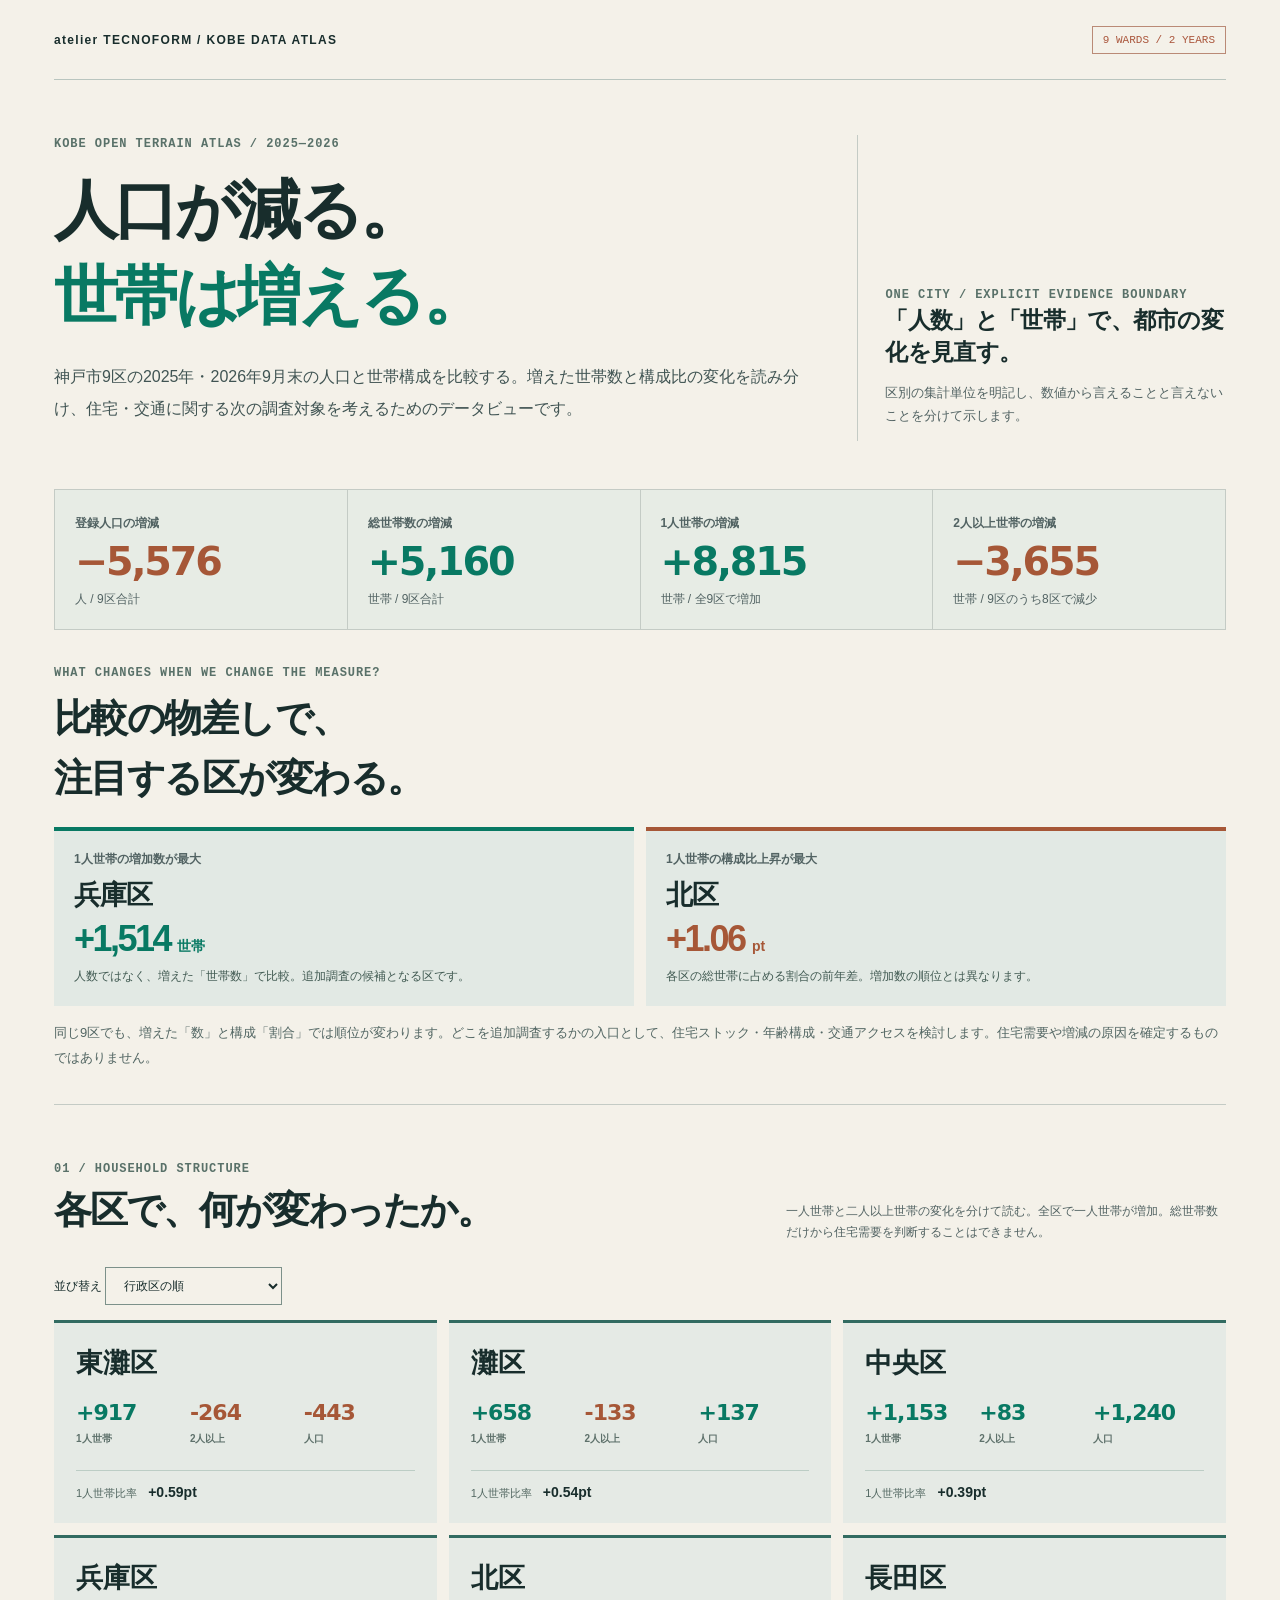
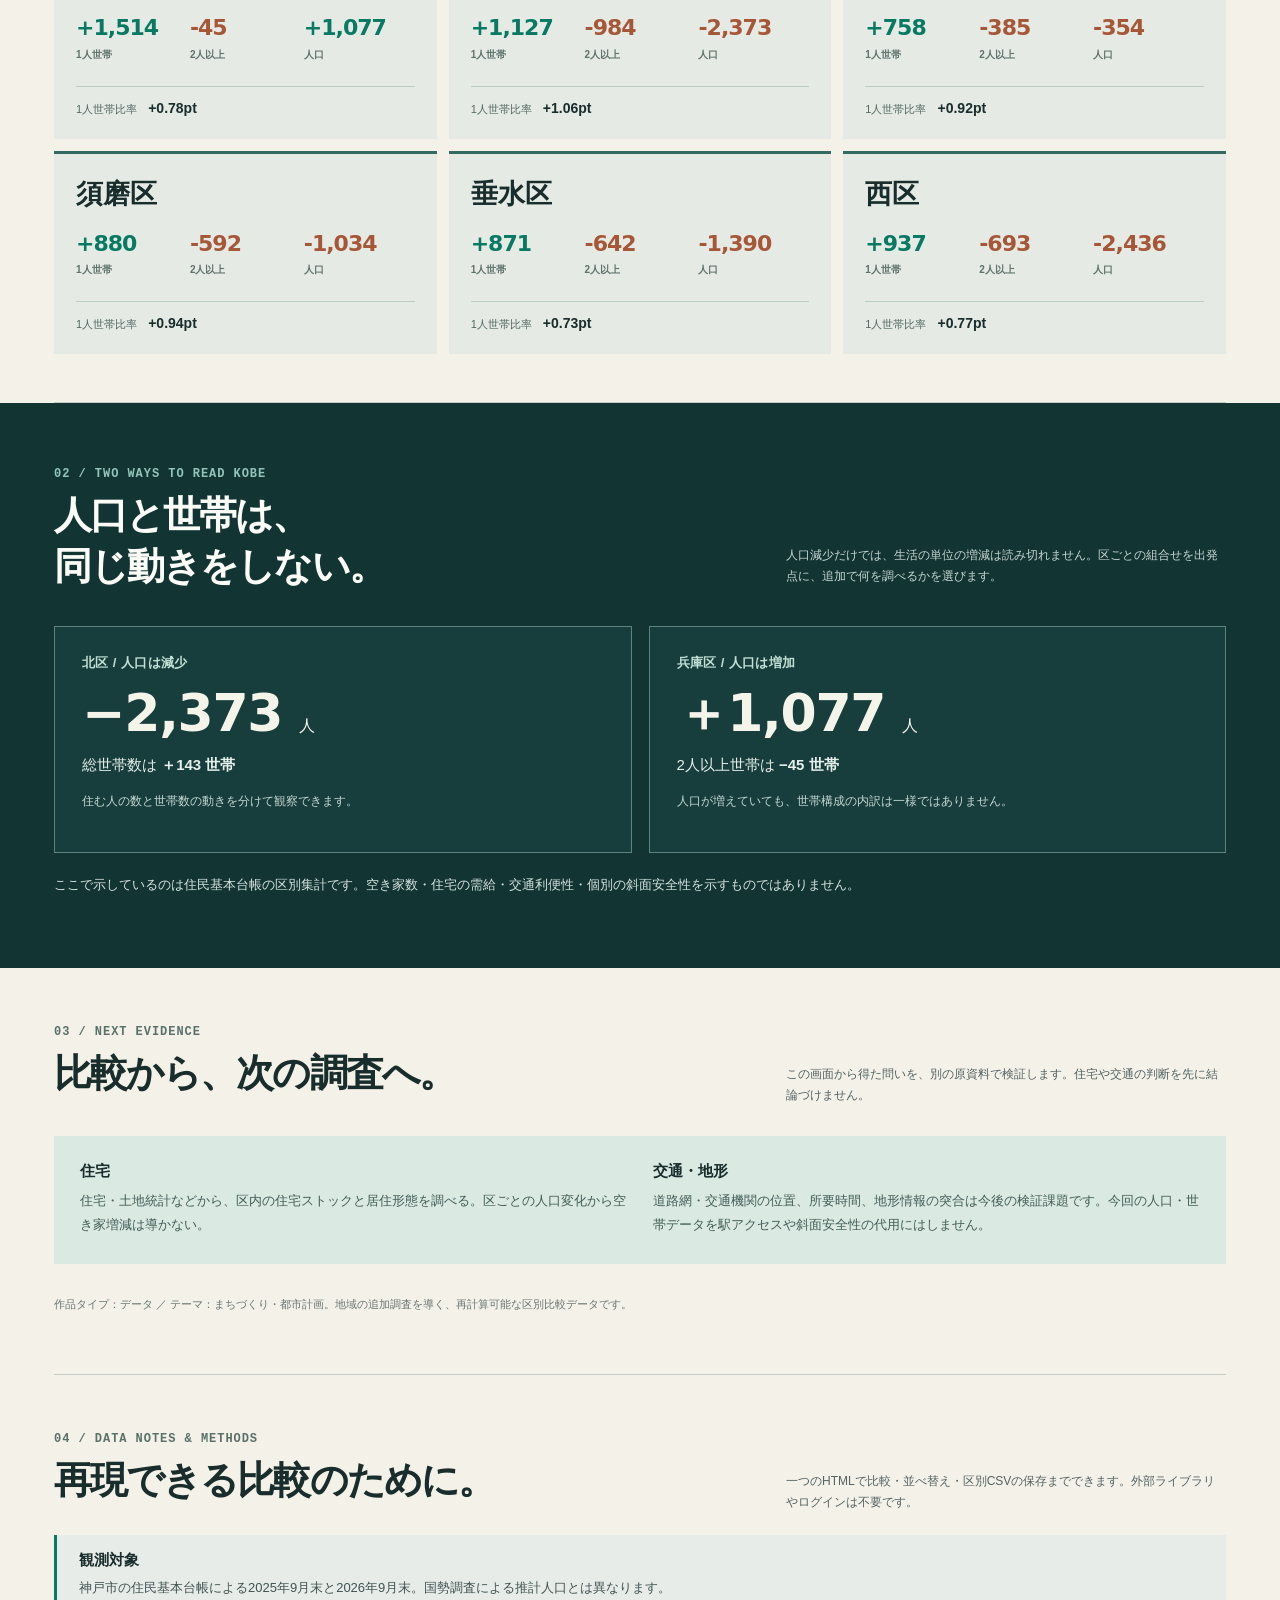
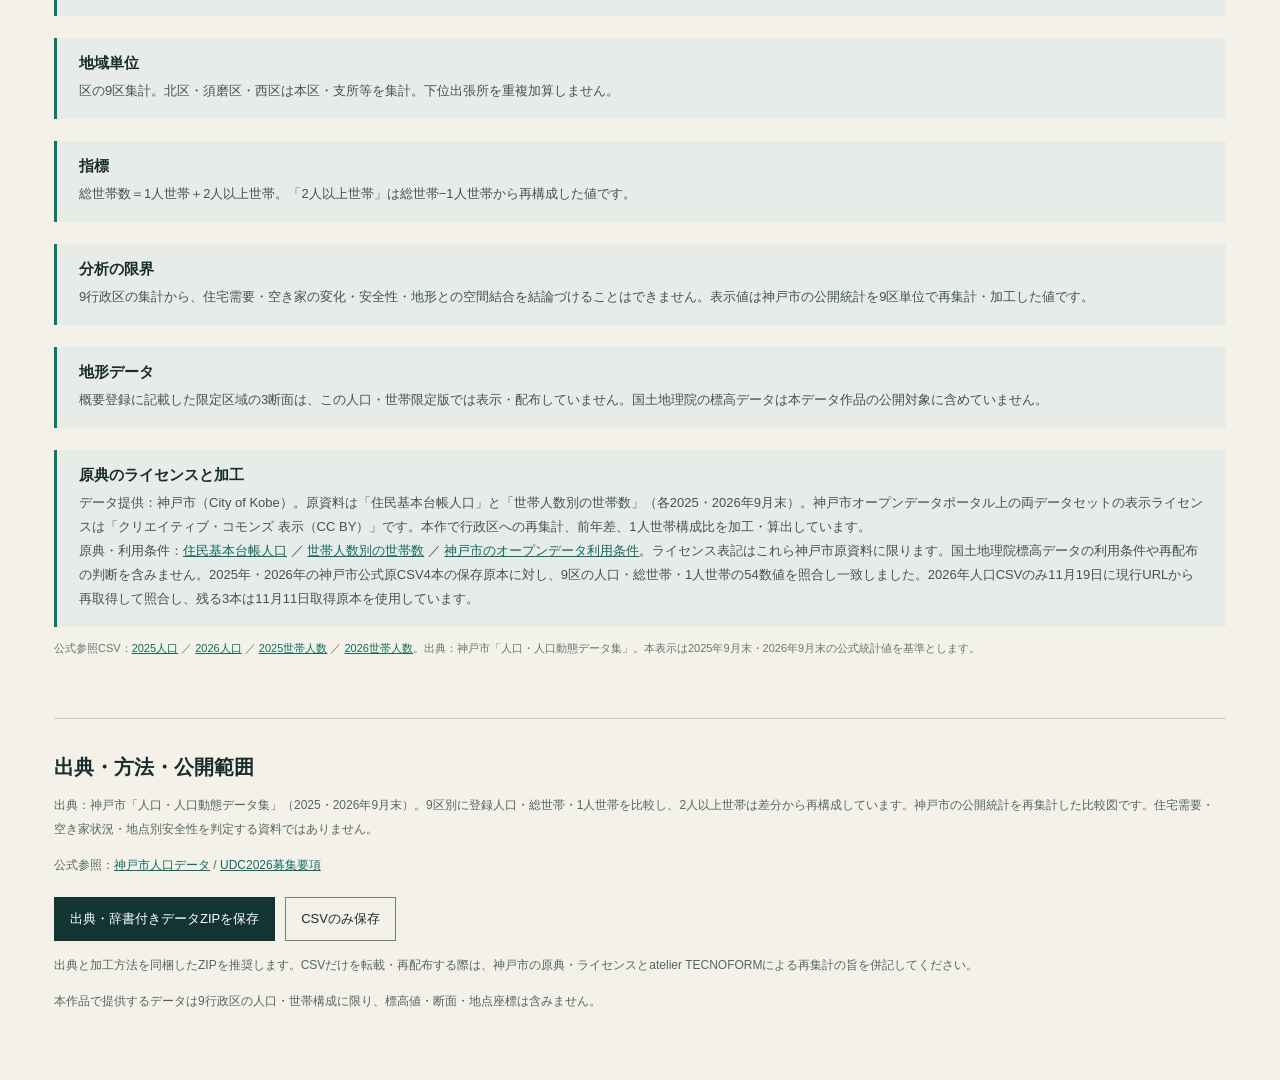
==== udc2026-entry189/index.html @ bf4cf404 "Publish UDC2026 Entry 189 population-only data exhibit (no GSI, no private files)" ====
<!DOCTYPE html>

<html lang="ja"><head><meta charset="utf-8"/><meta content="width=device-width,initial-scale=1" name="viewport"/><title>KOBE OPEN TERRAIN ATLAS｜神戸市9区の人口・世帯構成</title>
<style>
:root{--bg:#F4F1E9;--ink:#182D2C;--soft:#526363;--line:#C4CBC5;--aqua:#087963;--orange:#A65737;--dark:#123534}
*{box-sizing:border-box}body{margin:0;background:var(--bg);color:var(--ink);font-family:"Noto Sans CJK JP","Yu Gothic",sans-serif;font-size:15px}a{color:#116B60}main{max-width:1240px;padding:0 34px;margin:auto}header{height:80px;display:flex;justify-content:space-between;gap:10px;align-items:center;border-bottom:1px solid #B9C5BF}.logo{font-size:12px;font-weight:900;letter-spacing:.11em}.status{font-family:monospace;border:1px solid #BA8A76;color:#AA563C;font-size:11px;padding:7px 10px;white-space:nowrap}.micro{font:700 12px/1.5 ui-monospace,monospace;letter-spacing:.08em;color:#597169}.cover{padding:55px 0 48px;display:grid;grid-template-columns:1.35fr .65fr;gap:38px}.cover h1{font-family:"Noto Serif CJK JP",serif;font-size:clamp(40px,5vw,70px);font-weight:700;line-height:1.35;letter-spacing:-.055em;margin:15px 0 20px}.cover h1 span{color:var(--aqua)}.dek{max-width:750px;line-height:2.0;font-size:16px;color:#405453}.rightnote{border-left:1px solid var(--line);padding-left:27px;display:flex;flex-direction:column;justify-content:end}.rightnote strong{font-size:23px;letter-spacing:-.03em;line-height:1.4}.rightnote p{font-size:13px;line-height:1.8;color:var(--soft)}.summaries{display:grid;grid-template-columns:repeat(4,minmax(0,1fr));gap:1px;background:var(--line);border:1px solid var(--line)}.summary{background:#E7ECE5;padding:25px 20px 21px}.summary .label{font-size:12px;font-weight:700;color:var(--soft)}.summary .big{font:800 clamp(27px,3.1vw,44px)/1.5 ui-sans-serif,system-ui,sans-serif;font-variant-numeric:tabular-nums;letter-spacing:-.055em}.summary .unit{font-size:12px;color:var(--soft)}.plus{color:var(--aqua)}.minus{color:var(--orange)}.section{padding:55px 0 48px;border-bottom:1px solid var(--line)}.headrow{display:flex;align-items:end;justify-content:space-between;gap:24px}.headrow h2{font-family:"Noto Serif CJK JP",serif;font-size:clamp(28px,3vw,43px);letter-spacing:-.05em;margin:7px 0}.sidecall{max-width:440px;color:var(--soft);line-height:1.75;font-size:12px}.sort{background:transparent;border:1px solid #7C918A;padding:10px 14px;margin:24px 0 15px;font-size:13px;font:inherit;color:var(--ink)}.rows{display:grid;grid-template-columns:repeat(3,minmax(0,1fr));gap:12px}.row{background:#E5EAE5;border-top:3px solid #326B61;padding:22px;min-width:0}.wardname{font-family:"Noto Serif CJK JP",serif;font-weight:bold;font-size:27px}.measure{display:grid;grid-template-columns:repeat(3,minmax(0,1fr));gap:3px;padding-top:19px}.v{font:800 22px/1.2 ui-sans-serif,system-ui,sans-serif;letter-spacing:-.045em;font-variant-numeric:tabular-nums}.v small{font:600 10px/1.6 "Noto Sans CJK JP",sans-serif;display:block;color:#5E716B;letter-spacing:0;margin-top:5px}.share{font-size:11px;color:#536862;margin-top:23px;border-top:1px solid #BCCDC5;padding-top:13px}.share strong{color:var(--ink);font-size:14px;margin-left:8px}.dark{color:#F5F4EA;background:var(--dark);margin:0 calc(50% - 50vw);padding:62px max(34px,calc((100vw - 1172px)/2)) 58px}.dark .micro{color:#93C4B9}.dark .sidecall{color:#C7D6D0}.dark .headrow h2{color:#FBFBF7}.dark .explainer{font-size:13px;color:#D7E3DE;line-height:1.85;max-width:990px}.graph{background:#0B2929;border:1px solid #35524F;padding:24px 17px 6px;margin-top:22px}.graph svg{width:100%;height:auto;display:block}.legend{display:flex;flex-wrap:wrap;gap:14px 29px;margin-top:10px}.legend span{font-size:12px;color:#E6F1EA}.legend i{display:inline-block;width:13px;height:4px;vertical-align:middle;margin-right:7px}.data-limit{display:grid;grid-template-columns:1fr 1fr;gap:35px;margin-top:30px}.data-limit article{border-left:2px solid #7DB3A5;padding-left:18px}.data-limit strong{font-size:14px}.data-limit p{font-size:12px;line-height:1.75;color:#B8D0C8;margin:8px 0}.resultbox{background:#DAE9E2;margin:30px 0;padding:26px;display:grid;grid-template-columns:1fr 1fr;gap:25px}.resultbox strong{display:block;margin:0 0 8px}.resultbox p{font-size:13px;line-height:1.9;color:#425E58;margin:0}.tail{padding:35px 0 55px}.tail h3{font-size:20px;margin:0 0 10px}.tail p{color:#526663;font-size:12px;line-height:2}.tiny{font:11px/1.9 ui-sans-serif,sans-serif;color:#667771}.btn{border:1px solid #6F827C;color:var(--ink);padding:12px 15px;background:none;font-size:13px;cursor:pointer}.download{display:flex;flex-wrap:wrap;gap:10px;margin-top:20px}
@media(max-width:930px){.cover{grid-template-columns:1fr}.rightnote{border-left:0;border-top:1px solid var(--line);padding:22px 0 0}.rows{grid-template-columns:repeat(2,minmax(0,1fr))}.summaries{grid-template-columns:repeat(2,minmax(0,1fr))}}
@media(max-width:620px){main{padding:0 17px}header{height:67px}.logo{font-size:10px}.status{font-size:9px;padding:7px}.cover{padding:34px 0 35px;gap:13px}.cover h1{font-size:37px}.dek{font-size:14px}.rightnote strong{font-size:19px}.summary{padding:18px 12px}.summary .big{font-size:30px}.summary .unit{font-size:11px}.section{padding:40px 0 33px}.headrow{display:block}.headrow h2{font-size:31px}.rows{grid-template-columns:1fr}.row{padding:20px}.v{font-size:25px}.dark{padding:40px 17px;margin:0 -17px}.graph{padding:16px 8px}.data-limit,.resultbox{grid-template-columns:1fr;gap:12px}.resultbox{padding:20px}.tail{padding:26px 0 44px}}

/* Rights-gated review panel — no GSI data in static source */
.rights-panel { border:1px solid rgba(209,228,218,.35); padding:clamp(24px,5vw,54px); background:linear-gradient(135deg,rgba(239,245,239,.08),rgba(238,255,252,.02)); border-radius:8px; }
.rights-icon { display:inline-block; padding:8px 10px; font-size:11px; letter-spacing:.2em; font-weight:800; color:#d3e9db; border:1px solid rgba(240,255,239,.5); }
.rights-title { font-size:clamp(25px,4vw,45px); color:#f1f5ec; letter-spacing:-.03em; margin-top:22px; line-height:1.2; font-family:serif; }
.rights-panel p { font-size:16px; line-height:1.85; color:#d2e1d9; max-width:760px; }
.rights-grid { display:flex; flex-wrap:wrap; gap:12px; margin-top:30px; }
.rights-grid span { background:rgba(210,229,213,.12); border-radius:3px; padding:10px 12px; font-size:12px; letter-spacing:.03em; color:#e4efe7; }

.data-note{margin:22px 0 0;padding:16px 22px;border-left:3px solid #087963;background:#E8ECE8;}.data-note h3{font-size:15px;margin:0 0 6px;}.data-note p{font-size:13px;line-height:1.85;color:#405453;margin:0;}.tiny a{word-break:break-word;}@media(max-width:620px){.data-note{padding:13px 15px;margin-top:13px}}
/* Value-case module: ward selection changes with the comparison axis */
.value-section{padding:34px 0 33px;border-bottom:1px solid var(--line)}
.value-grid{display:grid;grid-template-columns:1fr 1fr;gap:12px;margin-top:19px}
.value-card{background:#E2E9E4;padding:20px 20px 19px;border-top:4px solid var(--aqua)}
.value-card:nth-child(2){border-top-color:var(--orange)}
.value-card .axis{font-size:12px;color:var(--soft);font-weight:750}
.value-card strong{font-size:27px;display:block;margin:9px 0 5px;font-family:"Noto Serif CJK JP",serif;letter-spacing:-.04em}
.value-card .big{font-size:36px;font-weight:800;letter-spacing:-.07em;font-variant-numeric:tabular-nums}
.value-card p{font-size:12px;line-height:1.75;color:#425B53;margin:6px 0 0}
.value-caption{font-size:13px;line-height:1.9;color:#526663;margin:15px 0 0}
@media(max-width:620px){.value-grid{grid-template-columns:1fr;gap:10px}.value-card{padding:17px}.value-card strong{font-size:25px}.value-card .big{font-size:33px}}

.insight-area .two-reading{display:grid;grid-template-columns:repeat(2,minmax(0,1fr));gap:17px;margin:27px 0 20px}
.two-reading article{background:#173E3D;border:1px solid #5E827D;padding:27px;min-width:0}
.feature-label{font-size:13px;font-weight:700;letter-spacing:.03em;color:#C2E1D4}
.feature-main{font:800 clamp(31px,4.7vw,52px)/1.35 ui-sans-serif,system-ui,sans-serif;font-variant-numeric:tabular-nums;letter-spacing:-.025em;margin-top:6px}
.feature-main small{font-size:16px;font-weight:500}
.feature-sub{font-size:15px;margin-top:8px;color:#E7F0EA}
.two-reading p{font-size:12px;line-height:1.8;color:#C6D8D1;margin-top:16px}
@media(max-width:620px){.insight-area .two-reading{grid-template-columns:1fr}.two-reading article{padding:20px}.feature-main{font-size:37px}}
@media print{.insight-area{background:#123534!important;color:white!important;-webkit-print-color-adjust:exact;print-color-adjust:exact}}</style><meta content="noindex,nofollow,noarchive" name="robots"/></head><body><main><header><div class="logo">atelier TECNOFORM / KOBE DATA ATLAS</div><div class="status">9 WARDS / 2 YEARS</div></header>
<section class="cover"><div><div class="micro">KOBE OPEN TERRAIN ATLAS / 2025—2026</div><h1>人口が減る。<br/><span>世帯は増える。</span></h1><p class="dek">神戸市9区の2025年・2026年9月末の人口と世帯構成を比較する。増えた世帯数と構成比の変化を読み分け、住宅・交通に関する次の調査対象を考えるためのデータビューです。</p></div><aside class="rightnote"><div class="micro">ONE CITY / EXPLICIT EVIDENCE BOUNDARY</div><strong>「人数」と「世帯」で、都市の変化を見直す。</strong><p>区別の集計単位を明記し、数値から言えることと言えないことを分けて示します。</p></aside></section>
<section aria-label="9区の合計変化" class="summaries"><div class="summary"><div class="label">登録人口の増減</div><div class="big minus">−5,576</div><div class="unit">人 / 9区合計</div></div><div class="summary"><div class="label">総世帯数の増減</div><div class="big plus">+5,160</div><div class="unit">世帯 / 9区合計</div></div><div class="summary"><div class="label">1人世帯の増減</div><div class="big plus">+8,815</div><div class="unit">世帯 / 全9区で増加</div></div><div class="summary"><div class="label">2人以上世帯の増減</div><div class="big minus">−3,655</div><div class="unit">世帯 / 9区のうち8区で減少</div></div></section>
<section aria-label="比較指標を変えると注目区が変わる" class="value-section" id="value-case">
<div class="micro">WHAT CHANGES WHEN WE CHANGE THE MEASURE?</div>
<h2 style="font-family:'Noto Serif CJK JP',serif;font-size:clamp(25px,3vw,39px);letter-spacing:-.04em;line-height:1.55;margin:7px 0 3px">比較の物差しで、<br/>注目する区が変わる。</h2>
<div class="value-grid"><article class="value-card"><div class="axis">1人世帯の増加数が最大</div><strong>兵庫区</strong><div class="big plus">+1,514 <span style="font-size:14px;letter-spacing:0">世帯</span></div><p>人数ではなく、増えた「世帯数」で比較。追加調査の候補となる区です。</p></article><article class="value-card"><div class="axis">1人世帯の構成比上昇が最大</div><strong>北区</strong><div class="big minus">+1.06 <span style="font-size:14px;letter-spacing:0">pt</span></div><p>各区の総世帯に占める割合の前年差。増加数の順位とは異なります。</p></article></div>
<p class="value-caption">同じ9区でも、増えた「数」と構成「割合」では順位が変わります。どこを追加調査するかの入口として、住宅ストック・年齢構成・交通アクセスを検討します。住宅需要や増減の原因を確定するものではありません。</p>
</section>
<section class="section"><div class="headrow"><div><div class="micro">01 / HOUSEHOLD STRUCTURE</div><h2>各区で、何が変わったか。</h2></div><div class="sidecall">一人世帯と二人以上世帯の変化を分けて読む。全区で一人世帯が増加。総世帯数だけから住宅需要を判断することはできません。</div></div>
<label style="font-size:12px">並び替え <select aria-label="区の並び順" class="sort" id="sort"><option value="order">行政区の順</option><option value="single">1人世帯の増加数順</option><option value="share">1人世帯比率の上昇幅順</option><option value="other">2人以上世帯の減少数順</option><option value="pop">人口の減少数順</option></select></label>
<div class="rows" id="rows"><article class="row" data-order="0" data-other="-264" data-pop="-443" data-share="0.5864" data-single="917">
<div class="wardname">東灘区</div>
<div class="measure"><div class="v plus">+917<small>1人世帯</small></div><div class="v minus">-264<small>2人以上</small></div><div class="v minus">-443<small>人口</small></div></div>
<div class="share">1人世帯比率 <strong>+0.59pt</strong></div>
</article><article class="row" data-order="1" data-other="-133" data-pop="137" data-share="0.5442" data-single="658">
<div class="wardname">灘区</div>
<div class="measure"><div class="v plus">+658<small>1人世帯</small></div><div class="v minus">-133<small>2人以上</small></div><div class="v plus">+137<small>人口</small></div></div>
<div class="share">1人世帯比率 <strong>+0.54pt</strong></div>
</article><article class="row" data-order="2" data-other="83" data-pop="1240" data-share="0.3863" data-single="1153">
<div class="wardname">中央区</div>
<div class="measure"><div class="v plus">+1,153<small>1人世帯</small></div><div class="v plus">+83<small>2人以上</small></div><div class="v plus">+1,240<small>人口</small></div></div>
<div class="share">1人世帯比率 <strong>+0.39pt</strong></div>
</article><article class="row" data-order="3" data-other="-45" data-pop="1077" data-share="0.7752" data-single="1514">
<div class="wardname">兵庫区</div>
<div class="measure"><div class="v plus">+1,514<small>1人世帯</small></div><div class="v minus">-45<small>2人以上</small></div><div class="v plus">+1,077<small>人口</small></div></div>
<div class="share">1人世帯比率 <strong>+0.78pt</strong></div>
</article><article class="row" data-order="4" data-other="-984" data-pop="-2373" data-share="1.0645" data-single="1127">
<div class="wardname">北区</div>
<div class="measure"><div class="v plus">+1,127<small>1人世帯</small></div><div class="v minus">-984<small>2人以上</small></div><div class="v minus">-2,373<small>人口</small></div></div>
<div class="share">1人世帯比率 <strong>+1.06pt</strong></div>
</article><article class="row" data-order="5" data-other="-385" data-pop="-354" data-share="0.9228" data-single="758">
<div class="wardname">長田区</div>
<div class="measure"><div class="v plus">+758<small>1人世帯</small></div><div class="v minus">-385<small>2人以上</small></div><div class="v minus">-354<small>人口</small></div></div>
<div class="share">1人世帯比率 <strong>+0.92pt</strong></div>
</article><article class="row" data-order="6" data-other="-592" data-pop="-1034" data-share="0.9373" data-single="880">
<div class="wardname">須磨区</div>
<div class="measure"><div class="v plus">+880<small>1人世帯</small></div><div class="v minus">-592<small>2人以上</small></div><div class="v minus">-1,034<small>人口</small></div></div>
<div class="share">1人世帯比率 <strong>+0.94pt</strong></div>
</article><article class="row" data-order="7" data-other="-642" data-pop="-1390" data-share="0.7329" data-single="871">
<div class="wardname">垂水区</div>
<div class="measure"><div class="v plus">+871<small>1人世帯</small></div><div class="v minus">-642<small>2人以上</small></div><div class="v minus">-1,390<small>人口</small></div></div>
<div class="share">1人世帯比率 <strong>+0.73pt</strong></div>
</article><article class="row" data-order="8" data-other="-693" data-pop="-2436" data-share="0.7658" data-single="937">
<div class="wardname">西区</div>
<div class="measure"><div class="v plus">+937<small>1人世帯</small></div><div class="v minus">-693<small>2人以上</small></div><div class="v minus">-2,436<small>人口</small></div></div>
<div class="share">1人世帯比率 <strong>+0.77pt</strong></div>
</article></div></section>
<section aria-label="指標を合わせて読む" class="dark insight-area">
<div class="headrow"><div><div class="micro">02 / TWO WAYS TO READ KOBE</div><h2>人口と世帯は、<br/>同じ動きをしない。</h2></div><p class="sidecall">人口減少だけでは、生活の単位の増減は読み切れません。区ごとの組合せを出発点に、追加で何を調べるかを選びます。</p></div>
<div class="two-reading"><article><div class="feature-label">北区 / 人口は減少</div><div class="feature-main">−2,373 <small>人</small></div><div class="feature-sub">総世帯数は <b>＋143 世帯</b></div><p>住む人の数と世帯数の動きを分けて観察できます。</p></article><article><div class="feature-label">兵庫区 / 人口は増加</div><div class="feature-main">＋1,077 <small>人</small></div><div class="feature-sub">2人以上世帯は <b>−45 世帯</b></div><p>人口が増えていても、世帯構成の内訳は一様ではありません。</p></article></div>
<p class="explainer">ここで示しているのは住民基本台帳の区別集計です。空き家数・住宅の需給・交通利便性・個別の斜面安全性を示すものではありません。</p>
</section>
<section class="section"><div class="micro">03 / NEXT EVIDENCE</div><div class="headrow"><h2>比較から、次の調査へ。</h2><div class="sidecall">この画面から得た問いを、別の原資料で検証します。住宅や交通の判断を先に結論づけません。</div></div><div class="resultbox"><div><strong>住宅</strong><p>住宅・土地統計などから、区内の住宅ストックと居住形態を調べる。区ごとの人口変化から空き家増減は導かない。</p></div><div><strong>交通・地形</strong><p>道路網・交通機関の位置、所要時間、地形情報の突合は今後の検証課題です。今回の人口・世帯データを駅アクセスや斜面安全性の代用にはしません。</p></div></div><p class="tiny">作品タイプ：データ ／ テーマ：まちづくり・都市計画。地域の追加調査を導く、再計算可能な区別比較データです。</p></section>
<section aria-label="データの読み方と原典" class="section" id="data-notes"><div class="headrow"><div><div class="micro">04 / DATA NOTES &amp; METHODS</div><h2>再現できる比較のために。</h2></div><div class="sidecall">一つのHTMLで比較・並べ替え・区別CSVの保存までできます。外部ライブラリやログインは不要です。</div></div><article class="data-note"><h3>観測対象</h3><p>神戸市の住民基本台帳による2025年9月末と2026年9月末。国勢調査による推計人口とは異なります。</p></article><article class="data-note"><h3>地域単位</h3><p>区の9区集計。北区・須磨区・西区は本区・支所等を集計。下位出張所を重複加算しません。</p></article><article class="data-note"><h3>指標</h3><p>総世帯数＝1人世帯＋2人以上世帯。「2人以上世帯」は総世帯−1人世帯から再構成した値です。</p></article><article class="data-note"><h3>分析の限界</h3><p>9行政区の集計から、住宅需要・空き家の変化・安全性・地形との空間結合を結論づけることはできません。表示値は神戸市の公開統計を9区単位で再集計・加工した値です。</p></article><article class="data-note"><h3>地形データ</h3><p>概要登録に記載した限定区域の3断面は、この人口・世帯限定版では表示・配布していません。国土地理院の標高データは本データ作品の公開対象に含めていません。</p></article><article class="data-note" id="city-licence"><h3>原典のライセンスと加工</h3><p>データ提供：神戸市（City of Kobe）。原資料は「住民基本台帳人口」と「世帯人数別の世帯数」（各2025・2026年9月末）。神戸市オープンデータポータル上の両データセットの表示ライセンスは「クリエイティブ・コモンズ 表示（CC BY）」です。本作で行政区への再集計、前年差、1人世帯構成比を加工・算出しています。</p><p class="tiny">原典・利用条件：<a href="https://catalog.city.kobe.lg.jp/dataset/30092-2-2-0-10-9f1c978faec3e6eb-459023f093161a41">住民基本台帳人口</a> ／ <a href="https://catalog.city.kobe.lg.jp/dataset/30092-2-2-0-10-949f0aad5eebddb7-68ccf5a23507e1ae">世帯人数別の世帯数</a> ／ <a href="https://data.city.kobe.lg.jp/policy/">神戸市のオープンデータ利用条件</a>。ライセンス表記はこれら神戸市原資料に限ります。国土地理院標高データの利用条件や再配布の判断を含みません。2025年・2026年の神戸市公式原CSV4本の保存原本に対し、9区の人口・総世帯・1人世帯の54数値を照合し一致しました。2026年人口CSVのみ11月19日に現行URLから再取得して照合し、残る3本は11月11日取得原本を使用しています。</p></article><p class="tiny">公式参照CSV：<a href="https://www.city.kobe.lg.jp/documents/30092/2025-eurf325004.csv">2025人口</a> ／ <a href="https://www.city.kobe.lg.jp/documents/30092/2026-eurf325004.csv">2026人口</a> ／ <a href="https://www.city.kobe.lg.jp/documents/30092/2025-eurf323000.csv">2025世帯人数</a> ／ <a href="https://www.city.kobe.lg.jp/documents/30092/2026-eurf323000.csv">2026世帯人数</a>。出典：神戸市「人口・人口動態データ集」。本表示は2025年9月末・2026年9月末の公式統計値を基準とします。</p></section><footer class="tail"><h3>出典・方法・公開範囲</h3><p>出典：神戸市「人口・人口動態データ集」（2025・2026年9月末）。9区別に登録人口・総世帯・1人世帯を比較し、2人以上世帯は差分から再構成しています。神戸市の公開統計を再集計した比較図です。住宅需要・空き家状況・地点別安全性を判定する資料ではありません。</p><p>公式参照：<a href="https://www.city.kobe.lg.jp/a47946/shise/toke/toukei/jinkoudata/jinkoudata.html">神戸市人口データ</a> / <a href="https://urbandata-challenge.jp/udc2026_entry">UDC2026募集要項</a></p><div class="download"><a class="btn" id="dataPack" role="button" style="display:inline-flex;align-items:center;text-decoration:none;background:#123534;color:#fff;border-color:#123534;" download="KOBE_9_WARDS_WITH_SOURCE_NOTES.zip" href="[data-uri]">出典・辞書付きデータZIPを保存</a><button class="btn" id="csvW" type="button">CSVのみ保存</button></div><p class="tiny">出典と加工方法を同梱したZIPを推奨します。CSVだけを転載・再配布する際は、神戸市の原典・ライセンスとatelier TECNOFORMによる再集計の旨を併記してください。</p><p class="tiny">本作品で提供するデータは9行政区の人口・世帯構成に限り、標高値・断面・地点座標は含みません。</p></footer></main>
<script>const wardcsv=[{"ward": "東灘区", "jis_code": "28101", "registered_population_2025_09": "210054", "registered_population_2026_09": "209611", "population_delta": "-443", "households_2025_09": "105191", "households_2026_09": "105844", "households_delta": "653", "single_person_households_2025_09": "47736", "single_person_households_2026_09": "48653", "single_person_delta": "917", "single_person_share_2025_pct": "45.3803", "single_person_share_2026_pct": "45.9667", "single_person_share_delta_pp": "0.5864", "other_households_delta": "-264"}, {"ward": "灘区", "jis_code": "28102", "registered_population_2025_09": "131970", "registered_population_2026_09": "132107", "population_delta": "137", "households_2025_09": "70212", "households_2026_09": "70737", "households_delta": "525", "single_person_households_2025_09": "36516", "single_person_households_2026_09": "37174", "single_person_delta": "658", "single_person_share_2025_pct": "52.0082", "single_person_share_2026_pct": "52.5524", "single_person_share_delta_pp": "0.5442", "other_households_delta": "-133"}, {"ward": "中央区", "jis_code": "28110", "registered_population_2025_09": "142224", "registered_population_2026_09": "143464", "population_delta": "1240", "households_2025_09": "89289", "households_2026_09": "90525", "households_delta": "1236", "single_person_households_2025_09": "58032", "single_person_households_2026_09": "59185", "single_person_delta": "1153", "single_person_share_2025_pct": "64.9934", "single_person_share_2026_pct": "65.3797", "single_person_share_delta_pp": "0.3863", "other_households_delta": "83"}, {"ward": "兵庫区", "jis_code": "28105", "registered_population_2025_09": "110861", "registered_population_2026_09": "111938", "population_delta": "1077", "households_2025_09": "69589", "households_2026_09": "71058", "households_delta": "1469", "single_person_households_2025_09": "45627", "single_person_households_2026_09": "47141", "single_person_delta": "1514", "single_person_share_2025_pct": "65.5664", "single_person_share_2026_pct": "66.3416", "single_person_share_delta_pp": "0.7752", "other_households_delta": "-45"}, {"ward": "北区", "jis_code": "28109", "registered_population_2025_09": "206002", "registered_population_2026_09": "203629", "population_delta": "-2373", "households_2025_09": "100147", "households_2026_09": "100290", "households_delta": "143", "single_person_households_2025_09": "41633", "single_person_households_2026_09": "42760", "single_person_delta": "1127", "single_person_share_2025_pct": "41.5719", "single_person_share_2026_pct": "42.6364", "single_person_share_delta_pp": "1.0645", "other_households_delta": "-984"}, {"ward": "長田区", "jis_code": "28106", "registered_population_2025_09": "94461", "registered_population_2026_09": "94107", "population_delta": "-354", "households_2025_09": "56973", "households_2026_09": "57346", "households_delta": "373", "single_person_households_2025_09": "34952", "single_person_households_2026_09": "35710", "single_person_delta": "758", "single_person_share_2025_pct": "61.3484", "single_person_share_2026_pct": "62.2711", "single_person_share_delta_pp": "0.9228", "other_households_delta": "-385"}, {"ward": "須磨区", "jis_code": "28107", "registered_population_2025_09": "153541", "registered_population_2026_09": "152507", "population_delta": "-1034", "households_2025_09": "79317", "households_2026_09": "79605", "households_delta": "288", "single_person_households_2025_09": "36867", "single_person_households_2026_09": "37747", "single_person_delta": "880", "single_person_share_2025_pct": "46.4806", "single_person_share_2026_pct": "47.4179", "single_person_share_delta_pp": "0.9373", "other_households_delta": "-592"}, {"ward": "垂水区", "jis_code": "28108", "registered_population_2025_09": "209268", "registered_population_2026_09": "207878", "population_delta": "-1390", "households_2025_09": "104505", "households_2026_09": "104734", "households_delta": "229", "single_person_households_2025_09": "47190", "single_person_households_2026_09": "48061", "single_person_delta": "871", "single_person_share_2025_pct": "45.1557", "single_person_share_2026_pct": "45.8886", "single_person_share_delta_pp": "0.7329", "other_households_delta": "-642"}, {"ward": "西区", "jis_code": "28111", "registered_population_2025_09": "229365", "registered_population_2026_09": "226929", "population_delta": "-2436", "households_2025_09": "109369", "households_2026_09": "109613", "households_delta": "244", "single_person_households_2025_09": "43750", "single_person_households_2026_09": "44687", "single_person_delta": "937", "single_person_share_2025_pct": "40.0022", "single_person_share_2026_pct": "40.768", "single_person_share_delta_pp": "0.7658", "other_households_delta": "-693"}];const sort=document.getElementById('sort');sort.addEventListener('change',()=>{const wrap=document.getElementById('rows');const list=[...wrap.children];list.sort((a,b)=>{const s=sort.value;if(s==='single')return +b.dataset.single-(+a.dataset.single);if(s==='share')return +b.dataset.share-(+a.dataset.share);if(s==='other')return +a.dataset.other-(+b.dataset.other);if(s==='pop')return +a.dataset.pop-(+b.dataset.pop);return +a.dataset.order-(+b.dataset.order)});wrap.replaceChildren(...list)});function download(name,fields,src){const escape=v=>String(v??'').includes(',')?'"'+String(v).replaceAll('"','""')+'"':String(v??'');const content='﻿'+fields.join(',')+'\r\n'+src.map(o=>fields.map(k=>escape(o[k])).join(',')).join('\r\n');const blob=new Blob([content],{type:'text/csv;charset=utf-8'});const url=URL.createObjectURL(blob);const a=document.createElement('a');a.href=url;a.download=name;a.click();setTimeout(()=>URL.revokeObjectURL(url),5000)}document.getElementById('csvW').addEventListener('click',()=>download('KOBE_9_WARDS_2025_2026.csv',Object.keys(wardcsv[0]),wardcsv));</script></body></html>
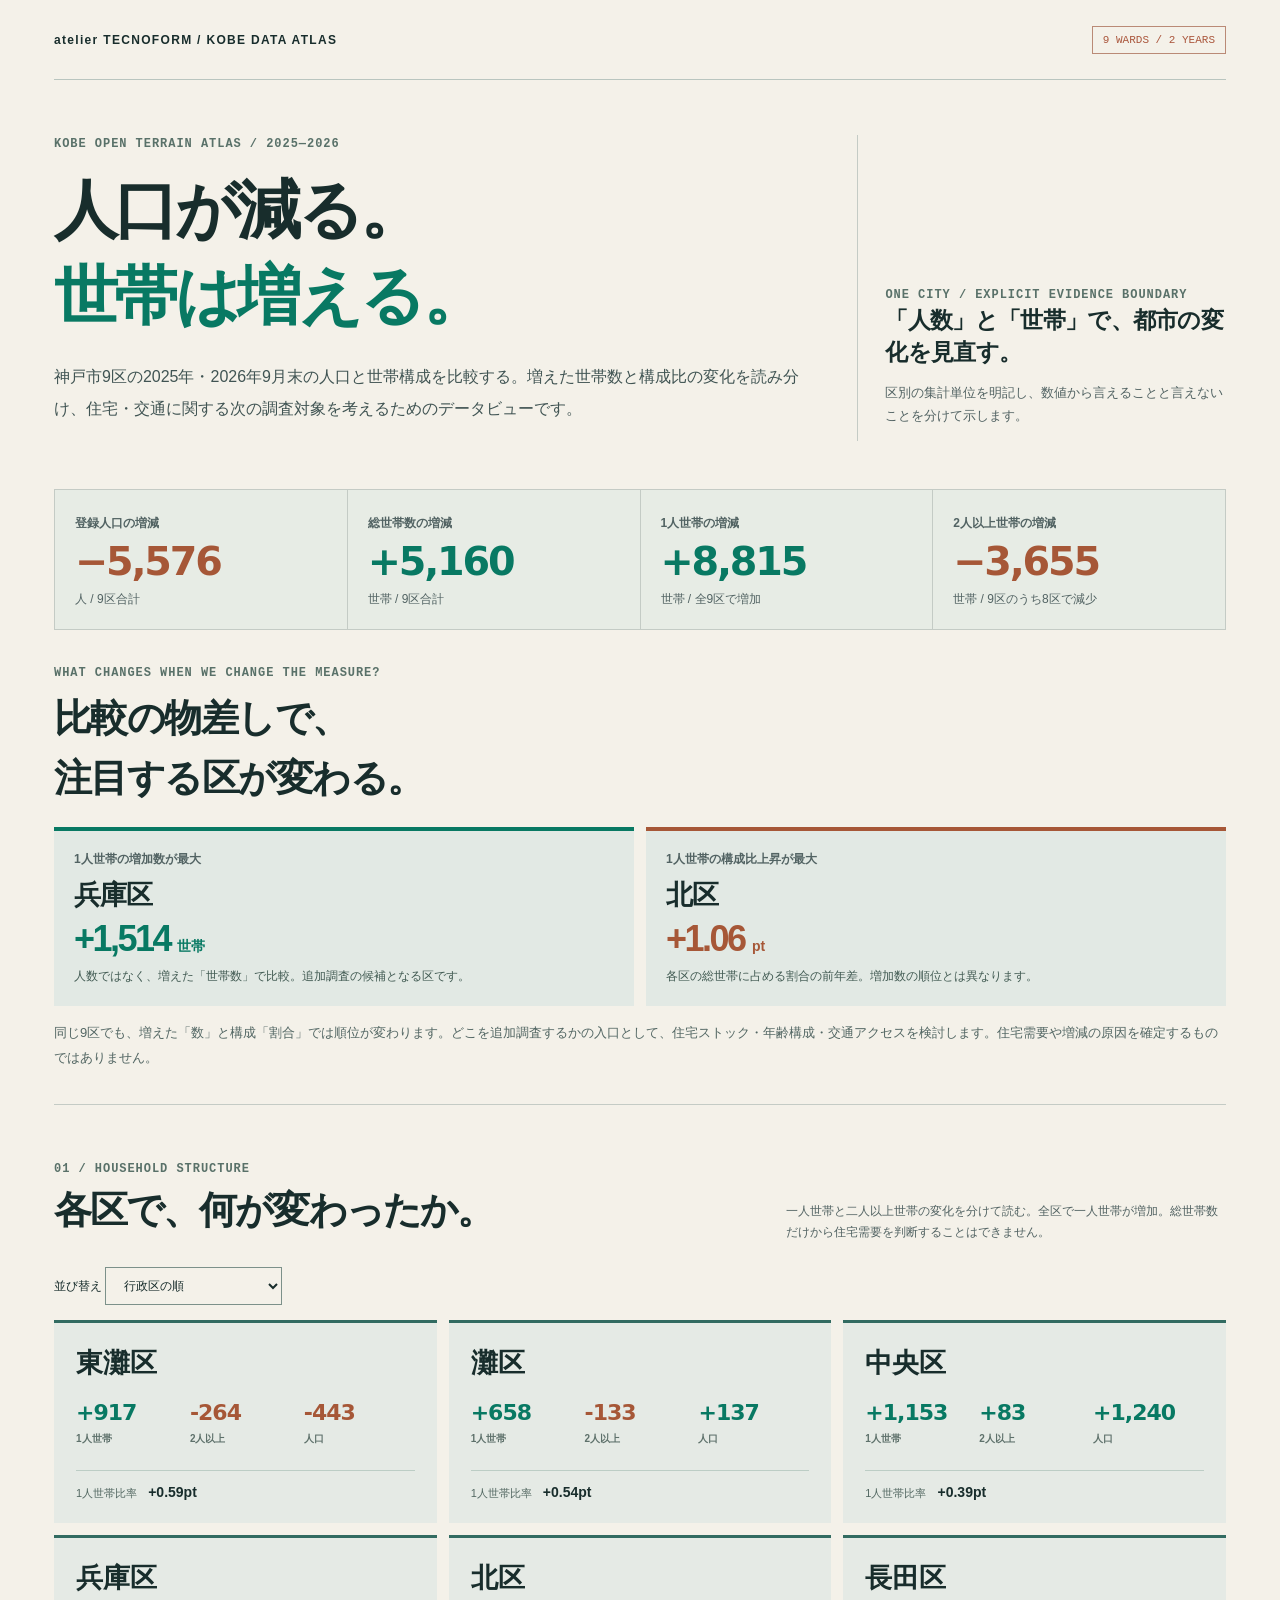
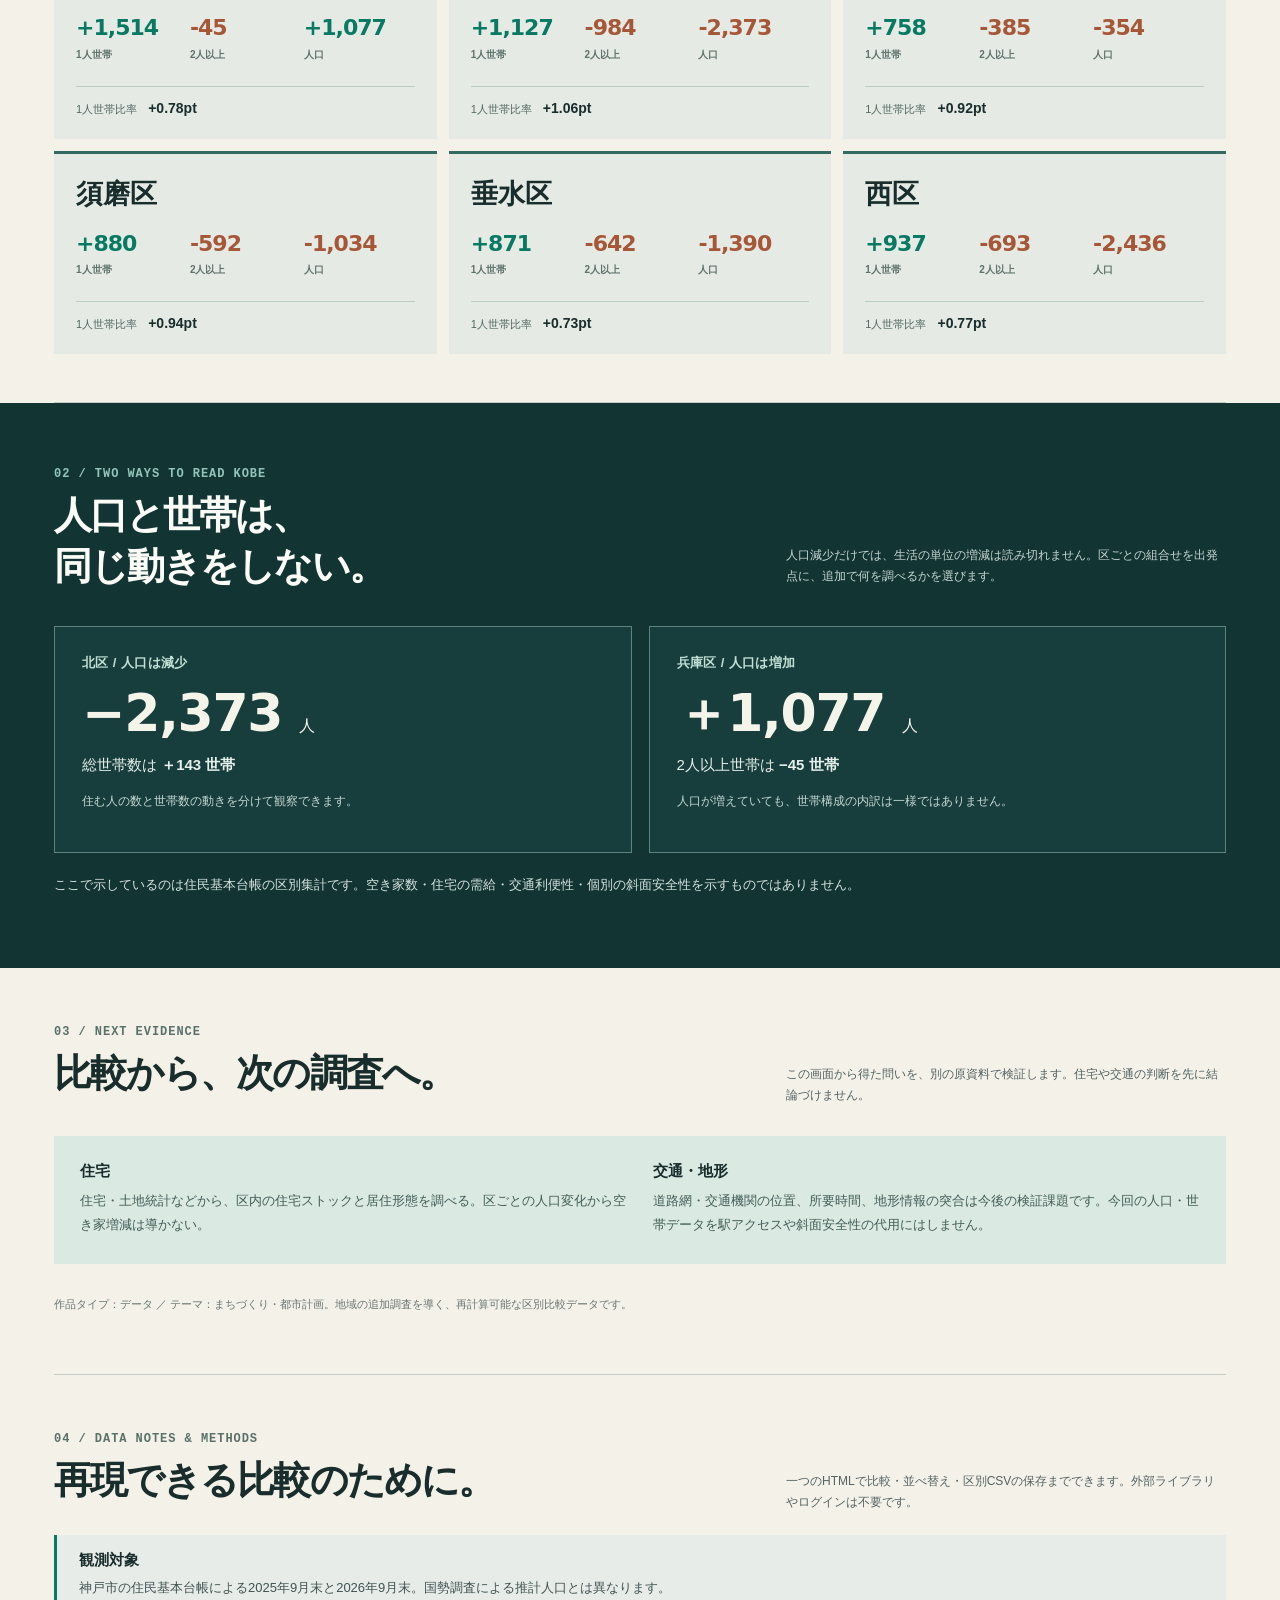
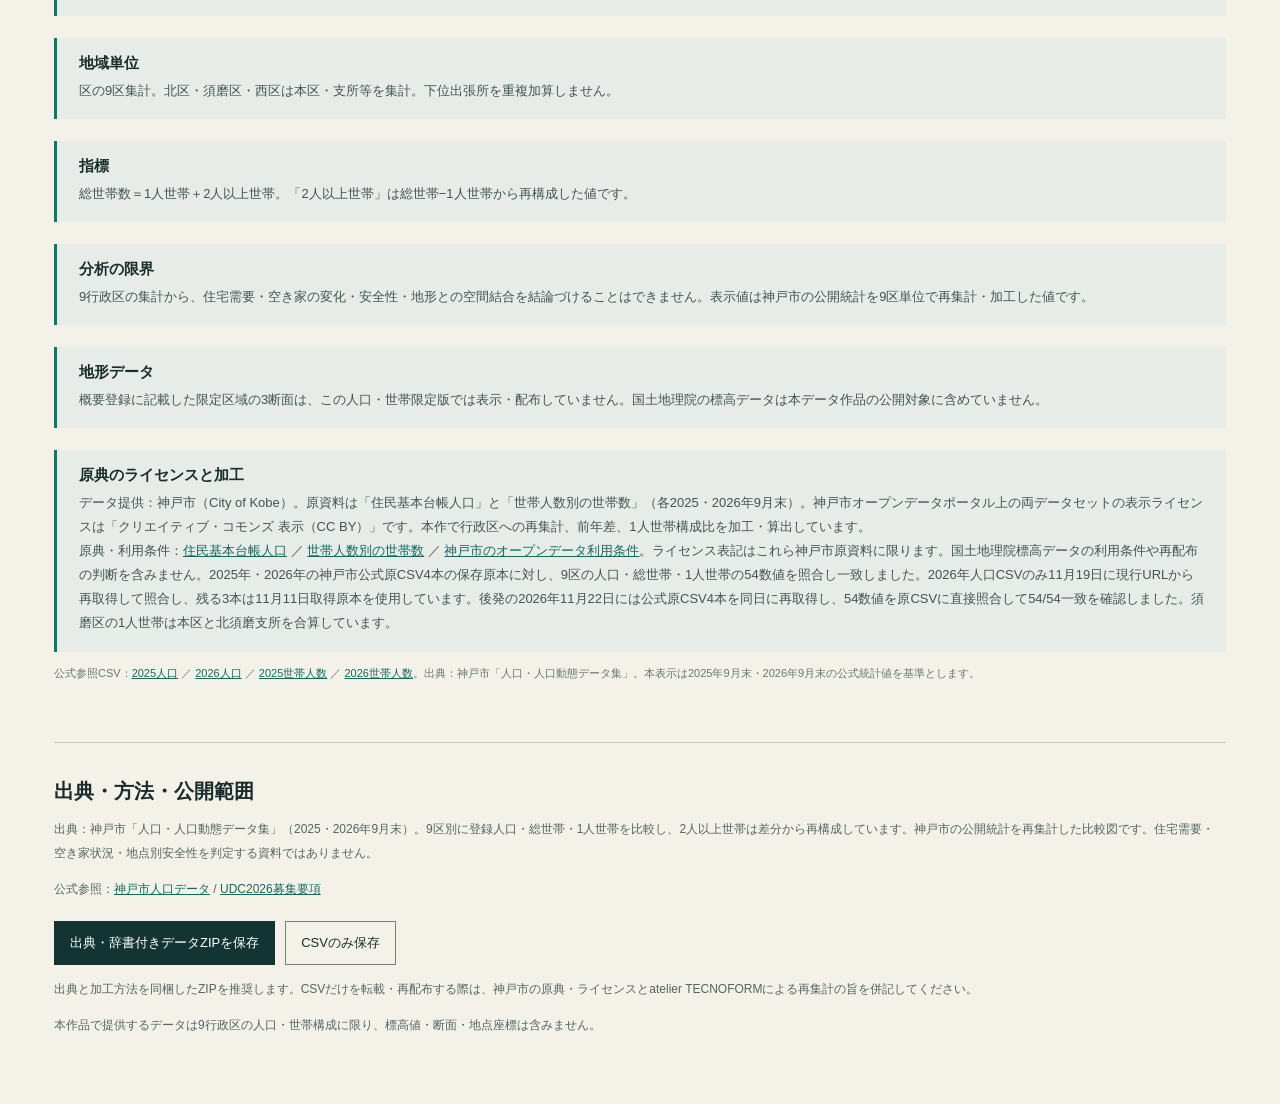
==== commit f8071da0: "UDC189: synchronize source provenance and embedded ZIP for 54-cell verification [skip ci] [skip netl" ====
--- a/udc2026-entry189/index.html
+++ b/udc2026-entry189/index.html
@@ -90,5 +90,5 @@
 <p class="explainer">ここで示しているのは住民基本台帳の区別集計です。空き家数・住宅の需給・交通利便性・個別の斜面安全性を示すものではありません。</p>
 </section>
 <section class="section"><div class="micro">03 / NEXT EVIDENCE</div><div class="headrow"><h2>比較から、次の調査へ。</h2><div class="sidecall">この画面から得た問いを、別の原資料で検証します。住宅や交通の判断を先に結論づけません。</div></div><div class="resultbox"><div><strong>住宅</strong><p>住宅・土地統計などから、区内の住宅ストックと居住形態を調べる。区ごとの人口変化から空き家増減は導かない。</p></div><div><strong>交通・地形</strong><p>道路網・交通機関の位置、所要時間、地形情報の突合は今後の検証課題です。今回の人口・世帯データを駅アクセスや斜面安全性の代用にはしません。</p></div></div><p class="tiny">作品タイプ：データ ／ テーマ：まちづくり・都市計画。地域の追加調査を導く、再計算可能な区別比較データです。</p></section>
-<section aria-label="データの読み方と原典" class="section" id="data-notes"><div class="headrow"><div><div class="micro">04 / DATA NOTES &amp; METHODS</div><h2>再現できる比較のために。</h2></div><div class="sidecall">一つのHTMLで比較・並べ替え・区別CSVの保存までできます。外部ライブラリやログインは不要です。</div></div><article class="data-note"><h3>観測対象</h3><p>神戸市の住民基本台帳による2025年9月末と2026年9月末。国勢調査による推計人口とは異なります。</p></article><article class="data-note"><h3>地域単位</h3><p>区の9区集計。北区・須磨区・西区は本区・支所等を集計。下位出張所を重複加算しません。</p></article><article class="data-note"><h3>指標</h3><p>総世帯数＝1人世帯＋2人以上世帯。「2人以上世帯」は総世帯−1人世帯から再構成した値です。</p></article><article class="data-note"><h3>分析の限界</h3><p>9行政区の集計から、住宅需要・空き家の変化・安全性・地形との空間結合を結論づけることはできません。表示値は神戸市の公開統計を9区単位で再集計・加工した値です。</p></article><article class="data-note"><h3>地形データ</h3><p>概要登録に記載した限定区域の3断面は、この人口・世帯限定版では表示・配布していません。国土地理院の標高データは本データ作品の公開対象に含めていません。</p></article><article class="data-note" id="city-licence"><h3>原典のライセンスと加工</h3><p>データ提供：神戸市（City of Kobe）。原資料は「住民基本台帳人口」と「世帯人数別の世帯数」（各2025・2026年9月末）。神戸市オープンデータポータル上の両データセットの表示ライセンスは「クリエイティブ・コモンズ 表示（CC BY）」です。本作で行政区への再集計、前年差、1人世帯構成比を加工・算出しています。</p><p class="tiny">原典・利用条件：<a href="https://catalog.city.kobe.lg.jp/dataset/30092-2-2-0-10-9f1c978faec3e6eb-459023f093161a41">住民基本台帳人口</a> ／ <a href="https://catalog.city.kobe.lg.jp/dataset/30092-2-2-0-10-949f0aad5eebddb7-68ccf5a23507e1ae">世帯人数別の世帯数</a> ／ <a href="https://data.city.kobe.lg.jp/policy/">神戸市のオープンデータ利用条件</a>。ライセンス表記はこれら神戸市原資料に限ります。国土地理院標高データの利用条件や再配布の判断を含みません。2025年・2026年の神戸市公式原CSV4本の保存原本に対し、9区の人口・総世帯・1人世帯の54数値を照合し一致しました。2026年人口CSVのみ11月19日に現行URLから再取得して照合し、残る3本は11月11日取得原本を使用しています。</p></article><p class="tiny">公式参照CSV：<a href="https://www.city.kobe.lg.jp/documents/30092/2025-eurf325004.csv">2025人口</a> ／ <a href="https://www.city.kobe.lg.jp/documents/30092/2026-eurf325004.csv">2026人口</a> ／ <a href="https://www.city.kobe.lg.jp/documents/30092/2025-eurf323000.csv">2025世帯人数</a> ／ <a href="https://www.city.kobe.lg.jp/documents/30092/2026-eurf323000.csv">2026世帯人数</a>。出典：神戸市「人口・人口動態データ集」。本表示は2025年9月末・2026年9月末の公式統計値を基準とします。</p></section><footer class="tail"><h3>出典・方法・公開範囲</h3><p>出典：神戸市「人口・人口動態データ集」（2025・2026年9月末）。9区別に登録人口・総世帯・1人世帯を比較し、2人以上世帯は差分から再構成しています。神戸市の公開統計を再集計した比較図です。住宅需要・空き家状況・地点別安全性を判定する資料ではありません。</p><p>公式参照：<a href="https://www.city.kobe.lg.jp/a47946/shise/toke/toukei/jinkoudata/jinkoudata.html">神戸市人口データ</a> / <a href="https://urbandata-challenge.jp/udc2026_entry">UDC2026募集要項</a></p><div class="download"><a class="btn" id="dataPack" role="button" style="display:inline-flex;align-items:center;text-decoration:none;background:#123534;color:#fff;border-color:#123534;" download="KOBE_9_WARDS_WITH_SOURCE_NOTES.zip" href="[data-uri]">出典・辞書付きデータZIPを保存</a><button class="btn" id="csvW" type="button">CSVのみ保存</button></div><p class="tiny">出典と加工方法を同梱したZIPを推奨します。CSVだけを転載・再配布する際は、神戸市の原典・ライセンスとatelier TECNOFORMによる再集計の旨を併記してください。</p><p class="tiny">本作品で提供するデータは9行政区の人口・世帯構成に限り、標高値・断面・地点座標は含みません。</p></footer></main>
+<section aria-label="データの読み方と原典" class="section" id="data-notes"><div class="headrow"><div><div class="micro">04 / DATA NOTES &amp; METHODS</div><h2>再現できる比較のために。</h2></div><div class="sidecall">一つのHTMLで比較・並べ替え・区別CSVの保存までできます。外部ライブラリやログインは不要です。</div></div><article class="data-note"><h3>観測対象</h3><p>神戸市の住民基本台帳による2025年9月末と2026年9月末。国勢調査による推計人口とは異なります。</p></article><article class="data-note"><h3>地域単位</h3><p>区の9区集計。北区・須磨区・西区は本区・支所等を集計。下位出張所を重複加算しません。</p></article><article class="data-note"><h3>指標</h3><p>総世帯数＝1人世帯＋2人以上世帯。「2人以上世帯」は総世帯−1人世帯から再構成した値です。</p></article><article class="data-note"><h3>分析の限界</h3><p>9行政区の集計から、住宅需要・空き家の変化・安全性・地形との空間結合を結論づけることはできません。表示値は神戸市の公開統計を9区単位で再集計・加工した値です。</p></article><article class="data-note"><h3>地形データ</h3><p>概要登録に記載した限定区域の3断面は、この人口・世帯限定版では表示・配布していません。国土地理院の標高データは本データ作品の公開対象に含めていません。</p></article><article class="data-note" id="city-licence"><h3>原典のライセンスと加工</h3><p>データ提供：神戸市（City of Kobe）。原資料は「住民基本台帳人口」と「世帯人数別の世帯数」（各2025・2026年9月末）。神戸市オープンデータポータル上の両データセットの表示ライセンスは「クリエイティブ・コモンズ 表示（CC BY）」です。本作で行政区への再集計、前年差、1人世帯構成比を加工・算出しています。</p><p class="tiny">原典・利用条件：<a href="https://catalog.city.kobe.lg.jp/dataset/30092-2-2-0-10-9f1c978faec3e6eb-459023f093161a41">住民基本台帳人口</a> ／ <a href="https://catalog.city.kobe.lg.jp/dataset/30092-2-2-0-10-949f0aad5eebddb7-68ccf5a23507e1ae">世帯人数別の世帯数</a> ／ <a href="https://data.city.kobe.lg.jp/policy/">神戸市のオープンデータ利用条件</a>。ライセンス表記はこれら神戸市原資料に限ります。国土地理院標高データの利用条件や再配布の判断を含みません。2025年・2026年の神戸市公式原CSV4本の保存原本に対し、9区の人口・総世帯・1人世帯の54数値を照合し一致しました。2026年人口CSVのみ11月19日に現行URLから再取得して照合し、残る3本は11月11日取得原本を使用しています。後発の2026年11月22日には公式原CSV4本を同日に再取得し、54数値を原CSVに直接照合して54/54一致を確認しました。須磨区の1人世帯は本区と北須磨支所を合算しています。</p></article><p class="tiny">公式参照CSV：<a href="https://www.city.kobe.lg.jp/documents/30092/2025-eurf325004.csv">2025人口</a> ／ <a href="https://www.city.kobe.lg.jp/documents/30092/2026-eurf325004.csv">2026人口</a> ／ <a href="https://www.city.kobe.lg.jp/documents/30092/2025-eurf323000.csv">2025世帯人数</a> ／ <a href="https://www.city.kobe.lg.jp/documents/30092/2026-eurf323000.csv">2026世帯人数</a>。出典：神戸市「人口・人口動態データ集」。本表示は2025年9月末・2026年9月末の公式統計値を基準とします。</p></section><footer class="tail"><h3>出典・方法・公開範囲</h3><p>出典：神戸市「人口・人口動態データ集」（2025・2026年9月末）。9区別に登録人口・総世帯・1人世帯を比較し、2人以上世帯は差分から再構成しています。神戸市の公開統計を再集計した比較図です。住宅需要・空き家状況・地点別安全性を判定する資料ではありません。</p><p>公式参照：<a href="https://www.city.kobe.lg.jp/a47946/shise/toke/toukei/jinkoudata/jinkoudata.html">神戸市人口データ</a> / <a href="https://urbandata-challenge.jp/udc2026_entry">UDC2026募集要項</a></p><div class="download"><a class="btn" id="dataPack" role="button" style="display:inline-flex;align-items:center;text-decoration:none;background:#123534;color:#fff;border-color:#123534;" download="KOBE_9_WARDS_WITH_SOURCE_NOTES.zip" href="[data-uri]">出典・辞書付きデータZIPを保存</a><button class="btn" id="csvW" type="button">CSVのみ保存</button></div><p class="tiny">出典と加工方法を同梱したZIPを推奨します。CSVだけを転載・再配布する際は、神戸市の原典・ライセンスとatelier TECNOFORMによる再集計の旨を併記してください。</p><p class="tiny">本作品で提供するデータは9行政区の人口・世帯構成に限り、標高値・断面・地点座標は含みません。</p></footer></main>
 <script>const wardcsv=[{"ward": "東灘区", "jis_code": "28101", "registered_population_2025_09": "210054", "registered_population_2026_09": "209611", "population_delta": "-443", "households_2025_09": "105191", "households_2026_09": "105844", "households_delta": "653", "single_person_households_2025_09": "47736", "single_person_households_2026_09": "48653", "single_person_delta": "917", "single_person_share_2025_pct": "45.3803", "single_person_share_2026_pct": "45.9667", "single_person_share_delta_pp": "0.5864", "other_households_delta": "-264"}, {"ward": "灘区", "jis_code": "28102", "registered_population_2025_09": "131970", "registered_population_2026_09": "132107", "population_delta": "137", "households_2025_09": "70212", "households_2026_09": "70737", "households_delta": "525", "single_person_households_2025_09": "36516", "single_person_households_2026_09": "37174", "single_person_delta": "658", "single_person_share_2025_pct": "52.0082", "single_person_share_2026_pct": "52.5524", "single_person_share_delta_pp": "0.5442", "other_households_delta": "-133"}, {"ward": "中央区", "jis_code": "28110", "registered_population_2025_09": "142224", "registered_population_2026_09": "143464", "population_delta": "1240", "households_2025_09": "89289", "households_2026_09": "90525", "households_delta": "1236", "single_person_households_2025_09": "58032", "single_person_households_2026_09": "59185", "single_person_delta": "1153", "single_person_share_2025_pct": "64.9934", "single_person_share_2026_pct": "65.3797", "single_person_share_delta_pp": "0.3863", "other_households_delta": "83"}, {"ward": "兵庫区", "jis_code": "28105", "registered_population_2025_09": "110861", "registered_population_2026_09": "111938", "population_delta": "1077", "households_2025_09": "69589", "households_2026_09": "71058", "households_delta": "1469", "single_person_households_2025_09": "45627", "single_person_households_2026_09": "47141", "single_person_delta": "1514", "single_person_share_2025_pct": "65.5664", "single_person_share_2026_pct": "66.3416", "single_person_share_delta_pp": "0.7752", "other_households_delta": "-45"}, {"ward": "北区", "jis_code": "28109", "registered_population_2025_09": "206002", "registered_population_2026_09": "203629", "population_delta": "-2373", "households_2025_09": "100147", "households_2026_09": "100290", "households_delta": "143", "single_person_households_2025_09": "41633", "single_person_households_2026_09": "42760", "single_person_delta": "1127", "single_person_share_2025_pct": "41.5719", "single_person_share_2026_pct": "42.6364", "single_person_share_delta_pp": "1.0645", "other_households_delta": "-984"}, {"ward": "長田区", "jis_code": "28106", "registered_population_2025_09": "94461", "registered_population_2026_09": "94107", "population_delta": "-354", "households_2025_09": "56973", "households_2026_09": "57346", "households_delta": "373", "single_person_households_2025_09": "34952", "single_person_households_2026_09": "35710", "single_person_delta": "758", "single_person_share_2025_pct": "61.3484", "single_person_share_2026_pct": "62.2711", "single_person_share_delta_pp": "0.9228", "other_households_delta": "-385"}, {"ward": "須磨区", "jis_code": "28107", "registered_population_2025_09": "153541", "registered_population_2026_09": "152507", "population_delta": "-1034", "households_2025_09": "79317", "households_2026_09": "79605", "households_delta": "288", "single_person_households_2025_09": "36867", "single_person_households_2026_09": "37747", "single_person_delta": "880", "single_person_share_2025_pct": "46.4806", "single_person_share_2026_pct": "47.4179", "single_person_share_delta_pp": "0.9373", "other_households_delta": "-592"}, {"ward": "垂水区", "jis_code": "28108", "registered_population_2025_09": "209268", "registered_population_2026_09": "207878", "population_delta": "-1390", "households_2025_09": "104505", "households_2026_09": "104734", "households_delta": "229", "single_person_households_2025_09": "47190", "single_person_households_2026_09": "48061", "single_person_delta": "871", "single_person_share_2025_pct": "45.1557", "single_person_share_2026_pct": "45.8886", "single_person_share_delta_pp": "0.7329", "other_households_delta": "-642"}, {"ward": "西区", "jis_code": "28111", "registered_population_2025_09": "229365", "registered_population_2026_09": "226929", "population_delta": "-2436", "households_2025_09": "109369", "households_2026_09": "109613", "households_delta": "244", "single_person_households_2025_09": "43750", "single_person_households_2026_09": "44687", "single_person_delta": "937", "single_person_share_2025_pct": "40.0022", "single_person_share_2026_pct": "40.768", "single_person_share_delta_pp": "0.7658", "other_households_delta": "-693"}];const sort=document.getElementById('sort');sort.addEventListener('change',()=>{const wrap=document.getElementById('rows');const list=[...wrap.children];list.sort((a,b)=>{const s=sort.value;if(s==='single')return +b.dataset.single-(+a.dataset.single);if(s==='share')return +b.dataset.share-(+a.dataset.share);if(s==='other')return +a.dataset.other-(+b.dataset.other);if(s==='pop')return +a.dataset.pop-(+b.dataset.pop);return +a.dataset.order-(+b.dataset.order)});wrap.replaceChildren(...list)});function download(name,fields,src){const escape=v=>String(v??'').includes(',')?'"'+String(v).replaceAll('"','""')+'"':String(v??'');const content='﻿'+fields.join(',')+'\r\n'+src.map(o=>fields.map(k=>escape(o[k])).join(',')).join('\r\n');const blob=new Blob([content],{type:'text/csv;charset=utf-8'});const url=URL.createObjectURL(blob);const a=document.createElement('a');a.href=url;a.download=name;a.click();setTimeout(()=>URL.revokeObjectURL(url),5000)}document.getElementById('csvW').addEventListener('click',()=>download('KOBE_9_WARDS_2025_2026.csv',Object.keys(wardcsv[0]),wardcsv));</script></body></html>
